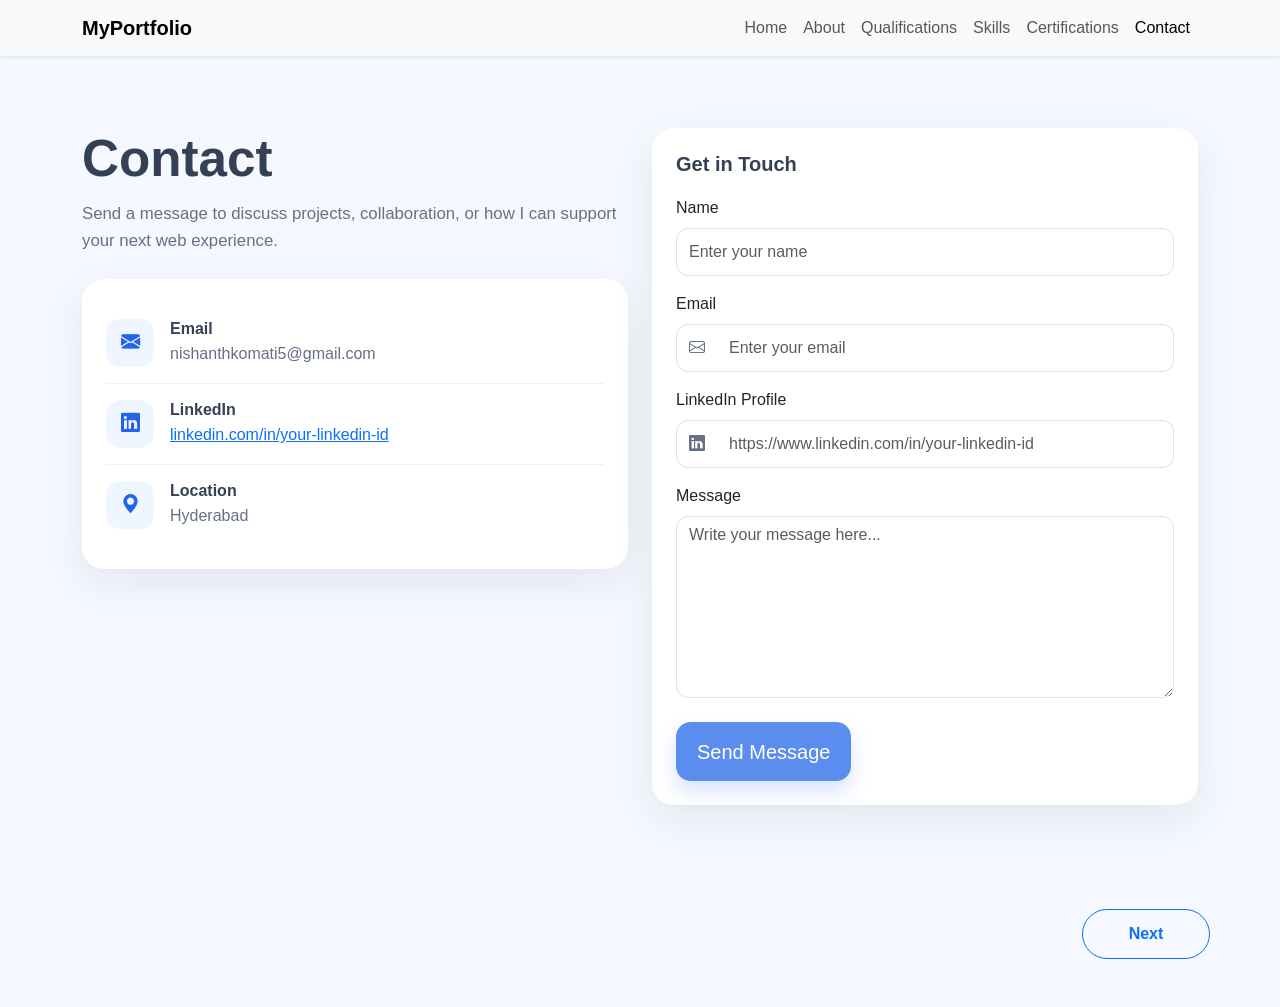
==== contact.html @ 75d91f10 "first commit" ====
<!DOCTYPE html>
<html>
<head>
  <title>Contact</title>
  <meta charset="UTF-8">
  <meta name="viewport" content="width=device-width, initial-scale=1.0">
  <link href="https://cdn.jsdelivr.net/npm/bootstrap@5.3.0/dist/css/bootstrap.min.css" rel="stylesheet">
  <link rel="stylesheet" href="https://cdn.jsdelivr.net/npm/bootstrap-icons@1.11.3/font/bootstrap-icons.min.css">
  <link rel="stylesheet" href="css/style.css">
</head>
<body class="contact-page">
<nav class="navbar navbar-expand-lg navbar-light bg-light shadow-sm">
  <div class="container">
    <a class="navbar-brand fw-bold" href="index.html">MyPortfolio</a>
    <button class="navbar-toggler" type="button" data-bs-toggle="collapse" data-bs-target="#nav">
      <span class="navbar-toggler-icon"></span>
    </button>

    <div class="collapse navbar-collapse" id="nav">
      <ul class="navbar-nav ms-auto">
        <li class="nav-item"><a class="nav-link" href="index.html">Home</a></li>
        <li class="nav-item"><a class="nav-link" href="about.html">About</a></li>
        <li class="nav-item"><a class="nav-link" href="qualifications.html">Qualifications</a></li>
        <li class="nav-item"><a class="nav-link" href="skills.html">Skills</a></li>
        <li class="nav-item"><a class="nav-link" href="certifications.html">Certifications</a></li>
        <li class="nav-item"><a class="nav-link active" href="contact.html">Contact</a></li>
      </ul>
    </div>
  </div>
</nav>
<main class="contact-section">
  <div class="container">
    <div class="row align-items-start g-4">
      <div class="col-lg-6">
        <div class="contact-copy">
          <h1 class="contact-title">Contact</h1>
          <p class="contact-subtitle">Send a message to discuss projects, collaboration, or how I can support your next web experience.</p>
        </div>

        <div class="contact-info-card">
          <div class="contact-info-item">
            <div class="contact-icon"><i class="bi bi-envelope-fill"></i></div>
            <div>
              <h2>Email</h2>
              <p>nishanthkomati5@gmail.com</p>
            </div>
          </div>

          <div class="contact-info-item">
            <div class="contact-icon"><i class="bi bi-linkedin"></i></div>
            <div>
              <h2>LinkedIn</h2>
              <p><a class="contact-link" href="https://www.linkedin.com/in/your-linkedin-id" target="_blank" rel="noopener noreferrer">linkedin.com/in/your-linkedin-id</a></p>
            </div>
          </div>

          <div class="contact-info-item">
            <div class="contact-icon"><i class="bi bi-geo-alt-fill"></i></div>
            <div>
              <h2>Location</h2>
              <p>Hyderabad</p>
            </div>
          </div>
        </div>
      </div>

      <div class="col-lg-6">
        <div class="contact-form-card">
          <h2 class="form-title">Get in Touch</h2>
          <form onsubmit="return validateForm()">
            <div class="mb-3">
              <label for="name" class="form-label">Name</label>
              <input type="text" id="name" class="form-control contact-input" placeholder="Enter your name" required>
            </div>
            <div class="mb-3">
              <label for="email" class="form-label">Email</label>
              <div class="input-group contact-input-group">
                <span class="input-group-text"><i class="bi bi-envelope"></i></span>
                <input type="email" id="email" class="form-control contact-input" placeholder="Enter your email" required>
              </div>
            </div>
            <div class="mb-3">
              <label for="linkedin" class="form-label">LinkedIn Profile</label>
              <div class="input-group contact-input-group">
                <span class="input-group-text"><i class="bi bi-linkedin"></i></span>
                <input type="url" id="linkedin" class="form-control contact-input" placeholder="https://www.linkedin.com/in/your-linkedin-id" required>
              </div>
            </div>
            <div class="mb-4">
              <label for="message" class="form-label">Message</label>
              <textarea id="message" class="form-control contact-textarea" rows="7" placeholder="Write your message here..."></textarea>
            </div>
            <button class="btn btn-primary btn-lg contact-button">Send Message</button>
          </form>
        </div>
      </div>
    </div>
  </div>
</main>

<script>
function validateForm() {
  let linkedin = document.getElementById("linkedin").value.trim().toLowerCase();
  if (!linkedin.includes("linkedin.com")) {
    alert("Please enter a valid LinkedIn profile URL");
    return false;
  }
  return true;
}
</script>

<div class="container page-actions">
  <a href="index.html" class="btn btn-outline-primary next-button">Next</a>
</div>

<script src="https://cdn.jsdelivr.net/npm/bootstrap@5.3.0/dist/js/bootstrap.bundle.min.js"></script>
</body>
</html>
---- css/style.css ----
body {
  font-family: Arial, sans-serif;
}

.hero {
  height: 90vh;
  background: linear-gradient(135deg, #6a11cb, #2575fc);
  color: white;
}

.hero-home {
  position: relative;
  overflow: hidden;
  background:
    radial-gradient(circle at 20% 20%, rgba(255, 255, 255, 0.16), transparent 35%),
    radial-gradient(circle at 80% 15%, rgba(255, 255, 255, 0.1), transparent 30%),
    linear-gradient(130deg, #0f4cdb 0%, #1f3cb0 35%, #0f2a7a 100%);
}

.hero-home::before {
  content: "";
  position: absolute;
  inset: 0;
  background:
    repeating-linear-gradient(
      32deg,
      rgba(255, 255, 255, 0.14) 0,
      rgba(255, 255, 255, 0.14) 1px,
      transparent 1px,
      transparent 64px
    ),
    repeating-linear-gradient(
      -32deg,
      rgba(255, 255, 255, 0.1) 0,
      rgba(255, 255, 255, 0.1) 1px,
      transparent 1px,
      transparent 64px
    );
  opacity: 0.6;
  pointer-events: none;
}

.hero-home::after {
  content: "";
  position: absolute;
  inset: 0;
  background: linear-gradient(to bottom, rgba(255, 255, 255, 0.06), rgba(0, 0, 0, 0.18));
  pointer-events: none;
}

.hero-home .container {
  position: relative;
  z-index: 1;
  max-width: 860px;
}

.hero-badge {
  display: inline-flex;
  align-items: center;
  justify-content: center;
  padding: 0.5rem 1rem;
  margin-bottom: 1.25rem;
  border-radius: 999px;
  background: rgba(255, 255, 255, 0.16);
  color: #eaf1ff;
  font-weight: 700;
  letter-spacing: 0.08em;
  text-transform: uppercase;
  font-size: 0.78rem;
}

.hero-heading {
  color: #ffffff;
  line-height: 1.1;
  margin-bottom: 1rem;
}

.hero-subheading {
  color: #eef4ff;
  font-size: 1.35rem;
  font-weight: 500;
  margin-bottom: 1rem;
}

.hero-description {
  color: rgba(255, 255, 255, 0.9);
  font-size: 1.05rem;
  line-height: 1.8;
  max-width: 46rem;
  margin: 0 auto 2rem;
}

.hero-cta {
  border-radius: 999px;
  padding: 0.9rem 1.6rem;
  box-shadow: 0 12px 24px rgba(13, 110, 253, 0.28);
}

.contact-page {
  background: #f6f8ff;
}

.contact-section {
  padding: 4.5rem 0 5rem;
}

.contact-copy {
  margin-bottom: 1.5rem;
}

.contact-title {
  font-size: clamp(2.25rem, 4vw, 3.5rem);
  font-weight: 800;
  color: #344054;
  margin-bottom: 0.75rem;
}

.contact-subtitle {
  max-width: 40rem;
  color: #667085;
  font-size: 1.05rem;
  line-height: 1.6;
  margin-bottom: 0;
}

.contact-info-card,
.contact-form-card {
  background: #ffffff;
  border-radius: 22px;
  box-shadow: 0 14px 40px rgba(15, 23, 42, 0.08);
}

.contact-info-card {
  padding: 1.5rem;
}

.contact-info-item {
  display: flex;
  align-items: flex-start;
  gap: 1rem;
  padding: 1rem 0;
}

.contact-info-item + .contact-info-item {
  border-top: 1px solid #eef2f7;
}

.contact-icon {
  width: 3rem;
  height: 3rem;
  border-radius: 0.9rem;
  display: inline-flex;
  align-items: center;
  justify-content: center;
  color: #2563eb;
  background: #eff6ff;
  flex-shrink: 0;
  font-size: 1.2rem;
}

.contact-info-item h2 {
  font-size: 1rem;
  font-weight: 700;
  color: #344054;
  margin-bottom: 0.25rem;
}

.contact-info-item p {
  color: #667085;
  margin-bottom: 0;
}

.contact-form-card {
  padding: 1.5rem;
}

.form-title {
  font-size: 1.25rem;
  font-weight: 700;
  color: #344054;
  margin-bottom: 1.25rem;
}

.contact-input,
.contact-textarea,
.contact-input-group .input-group-text {
  border-color: #dde3ea;
}

.contact-input {
  border-radius: 0.75rem;
  min-height: 3rem;
}

.contact-textarea {
  border-radius: 0.75rem;
  resize: vertical;
}

.contact-input:focus,
.contact-textarea:focus {
  border-color: #7aa7ff;
  box-shadow: 0 0 0 0.2rem rgba(37, 99, 235, 0.12);
}

.contact-input-group .input-group-text {
  background: #ffffff;
  color: #667085;
  border-radius: 0.75rem 0 0 0.75rem;
}

.contact-input-group .form-control {
  border-left: 0;
}

.contact-button {
  background: #5b8def;
  border-color: #5b8def;
  border-radius: 0.9rem;
  padding: 0.85rem 1.25rem;
  box-shadow: 0 10px 20px rgba(91, 141, 239, 0.25);
}

.contact-button:hover {
  background: #4b7ee3;
  border-color: #4b7ee3;
}

.page-actions {
  padding: 1.5rem 0 3rem;
  display: flex;
  justify-content: flex-end;
}

.next-button {
  min-width: 8rem;
  border-radius: 999px;
  padding: 0.75rem 1.5rem;
  font-weight: 600;
}

.skills-page {
  background: linear-gradient(180deg, #f7f9ff 0%, #eef4ff 100%);
}

.skills-section {
  padding: 4.5rem 0 2rem;
}

.skills-header {
  max-width: 42rem;
  margin-bottom: 2rem;
}

.skills-eyebrow {
  text-transform: uppercase;
  letter-spacing: 0.18em;
  font-size: 0.78rem;
  color: #5b8def;
  font-weight: 700;
  margin-bottom: 0.5rem;
}

.skills-title {
  font-size: clamp(2.25rem, 4vw, 3.5rem);
  font-weight: 800;
  color: #344054;
  margin-bottom: 0.75rem;
}

.skills-subtitle {
  color: #667085;
  font-size: 1.05rem;
  line-height: 1.6;
  margin-bottom: 0;
}

.skills-card {
  background: #ffffff;
  border-radius: 24px;
  box-shadow: 0 14px 40px rgba(15, 23, 42, 0.08);
  padding: 1.5rem;
  height: 100%;
}

.skills-card-header {
  display: flex;
  justify-content: space-between;
  gap: 1rem;
  align-items: baseline;
  margin-bottom: 1.25rem;
}

.skills-card-header h2,
.skills-side-title {
  color: #344054;
  font-weight: 800;
  margin-bottom: 0;
}

.skills-card-header span {
  color: #667085;
  font-size: 0.9rem;
  font-weight: 600;
}

.skill-item + .skill-item {
  margin-top: 1.25rem;
}

.skill-label-row {
  display: flex;
  justify-content: space-between;
  gap: 1rem;
  font-weight: 600;
  color: #344054;
  margin-bottom: 0.5rem;
}

.skill-progress {
  height: 0.85rem;
  border-radius: 999px;
  background: #e9eef6;
  overflow: hidden;
}

.skill-bar {
  border-radius: 999px;
}

.html-bar {
  width: 90%;
  background: linear-gradient(90deg, #2563eb, #60a5fa);
}

.css-bar {
  width: 85%;
  background: linear-gradient(90deg, #0f9d58, #34d399);
}

.js-bar {
  width: 70%;
  background: linear-gradient(90deg, #f59e0b, #fbbf24);
}

.react-bar {
  width: 55%;
  background: linear-gradient(90deg, #7c3aed, #a78bfa);
}

.skills-side-card {
  display: flex;
  flex-direction: column;
  justify-content: space-between;
}

.skills-side-text {
  color: #475467;
  line-height: 1.8;
  margin-top: 0.75rem;
  margin-bottom: 1.5rem;
}

.skill-tags {
  display: flex;
  flex-wrap: wrap;
  gap: 0.75rem;
  margin-bottom: 1.5rem;
}

.skill-tags span {
  background: #eff6ff;
  color: #2563eb;
  border: 1px solid rgba(37, 99, 235, 0.12);
  padding: 0.55rem 0.9rem;
  border-radius: 999px;
  font-weight: 600;
  font-size: 0.92rem;
}

.skills-note {
  background: #f8fbff;
  border: 1px solid #e7eefb;
  border-radius: 18px;
  padding: 1rem 1.1rem;
  color: #344054;
}

.skills-note strong {
  display: block;
  color: #5b8def;
  margin-bottom: 0.3rem;
}

.skills-note span {
  color: #475467;
}

.about-page {
  background: linear-gradient(180deg, #f7f9ff 0%, #eef4ff 100%);
}

.about-section {
  padding: 4.5rem 0 2rem;
}

.about-card {
  background: #ffffff;
  border-radius: 24px;
  box-shadow: 0 14px 40px rgba(15, 23, 42, 0.08);
  padding: 1.75rem;
  height: 100%;
}

.about-profile-card {
  display: flex;
  flex-direction: column;
  align-items: center;
  justify-content: center;
}

.about-profile-image {
  width: 180px;
  height: 180px;
  object-fit: cover;
  border-radius: 50%;
  border: 6px solid #eff6ff;
  box-shadow: 0 10px 25px rgba(37, 99, 235, 0.12);
}

.about-name {
  font-size: 2rem;
  font-weight: 800;
  color: #344054;
  margin-bottom: 0.35rem;
}

.about-role {
  color: #667085;
  margin-bottom: 1.25rem;
}

.about-facts {
  width: 100%;
  display: grid;
  grid-template-columns: repeat(2, minmax(0, 1fr));
  gap: 1rem;
  padding-top: 1rem;
  border-top: 1px solid #eef2f7;
}

.about-facts span {
  display: block;
  font-size: 0.8rem;
  text-transform: uppercase;
  letter-spacing: 0.12em;
  color: #5b8def;
  margin-bottom: 0.25rem;
}

.about-facts strong {
  color: #344054;
  font-size: 0.98rem;
}

.about-content-card {
  display: flex;
  flex-direction: column;
  justify-content: center;
}

.about-eyebrow {
  text-transform: uppercase;
  letter-spacing: 0.18em;
  font-size: 0.78rem;
  color: #5b8def;
  font-weight: 700;
  margin-bottom: 0.5rem;
}

.about-title {
  font-size: clamp(2rem, 4vw, 3rem);
  font-weight: 800;
  color: #344054;
  line-height: 1.15;
  margin-bottom: 1rem;
}

.about-text {
  color: #475467;
  font-size: 1.05rem;
  line-height: 1.8;
  margin-bottom: 1.5rem;
}

.about-tags {
  display: flex;
  flex-wrap: wrap;
  gap: 0.75rem;
}

.about-tags span {
  background: #eff6ff;
  color: #2563eb;
  border: 1px solid rgba(37, 99, 235, 0.12);
  padding: 0.55rem 0.9rem;
  border-radius: 999px;
  font-weight: 600;
  font-size: 0.92rem;
}

.certifications-page {
  background: linear-gradient(180deg, #f7f9ff 0%, #eef4ff 100%);
}

.cert-section {
  padding: 4.5rem 0 2rem;
}

.cert-header {
  max-width: 42rem;
  margin-bottom: 2rem;
}

.cert-eyebrow {
  text-transform: uppercase;
  letter-spacing: 0.18em;
  font-size: 0.78rem;
  color: #5b8def;
  font-weight: 700;
  margin-bottom: 0.5rem;
}

.cert-title {
  font-size: clamp(2.25rem, 4vw, 3.5rem);
  font-weight: 800;
  color: #344054;
  margin-bottom: 0.75rem;
}

.cert-subtitle {
  color: #667085;
  font-size: 1.05rem;
  line-height: 1.6;
  margin-bottom: 0;
}

.cert-card {
  background: #ffffff;
  border-radius: 24px;
  padding: 1.5rem;
  box-shadow: 0 14px 40px rgba(15, 23, 42, 0.08);
  height: 100%;
}

.cert-card-featured {
  border: 1px solid rgba(91, 141, 239, 0.18);
  background: linear-gradient(180deg, #ffffff 0%, #f8fbff 100%);
}

.cert-card-top {
  display: flex;
  justify-content: space-between;
  gap: 1rem;
  align-items: flex-start;
  margin-bottom: 1rem;
}

.cert-card h2,
.cert-card h3 {
  color: #344054;
  font-weight: 800;
  margin-bottom: 0.35rem;
}

.cert-card h2 {
  font-size: 1.6rem;
}

.cert-card h3 {
  font-size: 1.25rem;
}

.cert-badge,
.cert-grade {
  display: inline-flex;
  align-items: center;
  justify-content: center;
  border-radius: 999px;
  padding: 0.45rem 0.85rem;
  font-size: 0.82rem;
  font-weight: 700;
}

.cert-badge {
  background: #e8f1ff;
  color: #2563eb;
  margin-bottom: 0.85rem;
}

.cert-grade {
  background: #ecfdf3;
  color: #027a48;
  white-space: nowrap;
}

.cert-meta {
  color: #667085;
  margin-bottom: 0;
}

.cert-description {
  color: #475467;
  line-height: 1.7;
  margin: 0.75rem 0 1.25rem;
}

.cert-actions {
  display: flex;
  gap: 0.75rem;
  flex-wrap: wrap;
}

.cert-button {
  border-radius: 0.9rem;
  padding: 0.8rem 1.2rem;
  font-weight: 600;
}

.cert-button-outline {
  background: #ffffff;
}

.cert-side-card {
  display: flex;
  flex-direction: column;
  justify-content: space-between;
}

@media (max-width: 991.98px) {
  .skills-section {
    padding-top: 3rem;
  }

  .skills-card-header {
    flex-direction: column;
    align-items: flex-start;
  }

  .about-section {
    padding-top: 3rem;
  }

  .about-card {
    padding: 1.5rem;
  }

  .about-facts {
    grid-template-columns: 1fr;
  }

  .contact-section {
    padding-top: 3rem;
  }

  .contact-form-card {
    margin-top: 0;
  }

  .cert-card-top {
    flex-direction: column;
  }
}
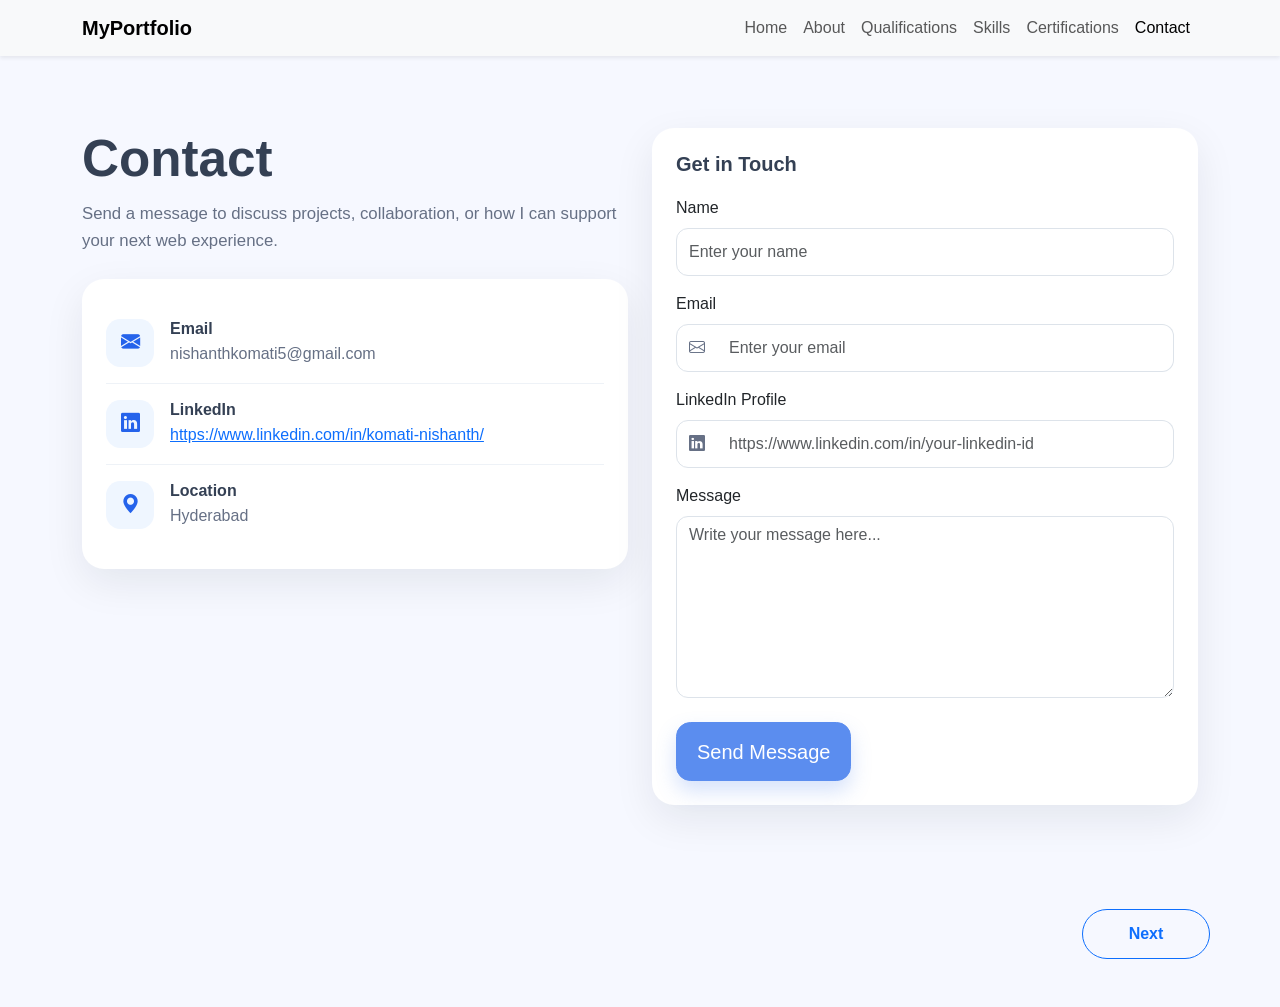
==== commit 491558f3: "Update LinkedIn link in contact.html" ====
--- a/contact.html
+++ b/contact.html
@@ -50,7 +50,7 @@
             <div class="contact-icon"><i class="bi bi-linkedin"></i></div>
             <div>
               <h2>LinkedIn</h2>
-              <p><a class="contact-link" href="https://www.linkedin.com/in/your-linkedin-id" target="_blank" rel="noopener noreferrer">linkedin.com/in/your-linkedin-id</a></p>
+              <p><a class="contact-link" href="https://www.linkedin.com/in/komati-nishanth/" target="_blank" rel="noopener noreferrer">https://www.linkedin.com/in/komati-nishanth/</a></p>
             </div>
           </div>
 
@@ -115,4 +115,4 @@
 
 <script src="https://cdn.jsdelivr.net/npm/bootstrap@5.3.0/dist/js/bootstrap.bundle.min.js"></script>
 </body>
-</html>+</html>
